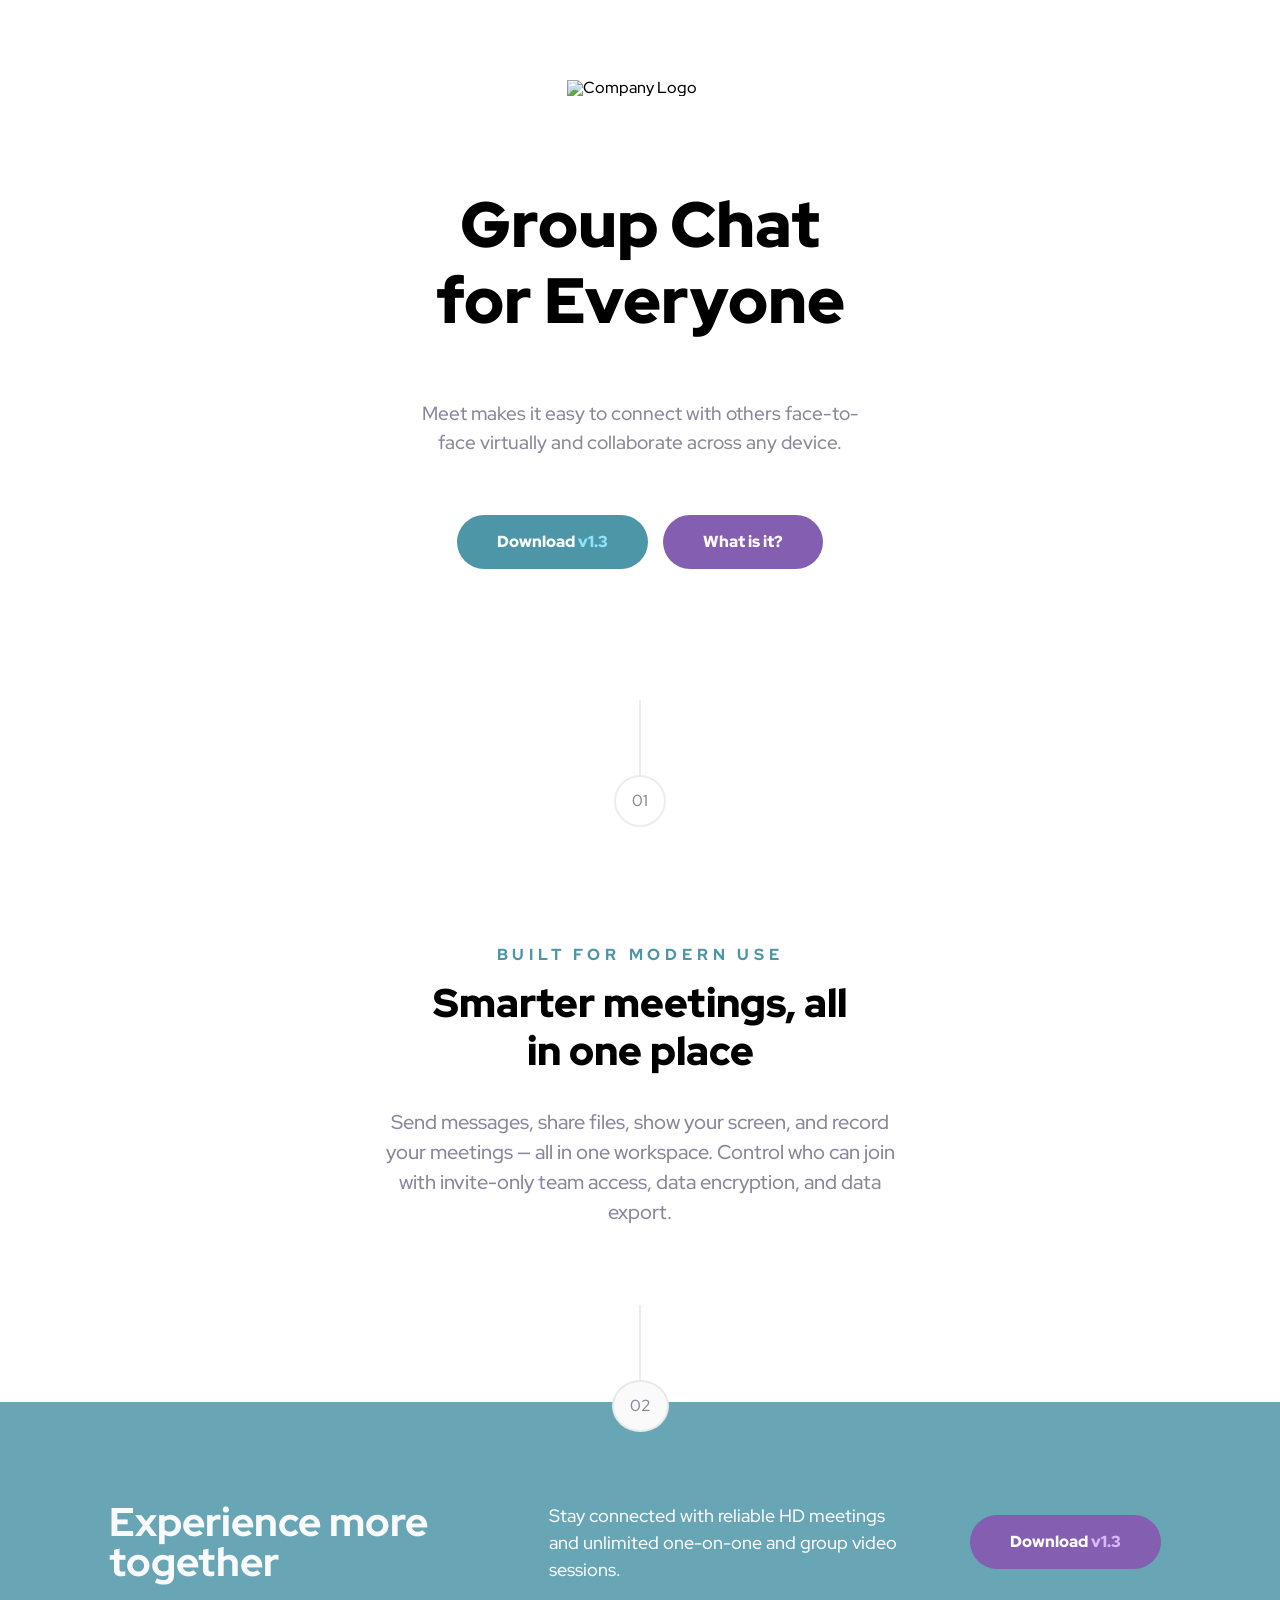
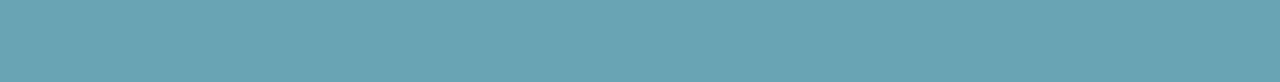
==== index.html @ 4c75285e "Moved files into main folder so that they can be viewed properly on GitHub Live page" ====
<!doctype html>
<html lang="en">
  <head>
    <meta charset="UTF-8" />
    <meta name="viewport" content="width=device-width, initial-scale=1.0" />

    <link
      rel="icon"
      type="image/png"
      sizes="32x32"
      href="./assets/favicon-32x32.png"
    />
    <link rel="stylesheet" href="reset.css" />
    <link rel="stylesheet" href="app.css" />
    <title>Frontend Mentor | Meet landing page</title>
  </head>
  <body>
    <img class="logo" src="assets/logo.svg" alt="Company Logo" />
    <div class="beginning">
      <div class="text-content">
        <h1>Group Chat for Everyone</h1>
        <p>
          Meet makes it easy to connect with others face-to-face virtually and
          collaborate across any device.
        </p>
        <div class="buttons">
          <a href="#download" class="download1">Download <span>v1.3</span></a>
          <a href="#pagebreak" class="explination">What is it?</a>
        </div>
      </div>
      <img class="hero-left" src="assets/desktop/image-hero-left.png" alt="" />
      <img
        class="hero-right"
        src="assets/desktop/image-hero-right.png"
        alt=""
      />
      <img class="hero-small" src="assets/tablet/image-hero.png" alt="" />
    </div>
    <div class="line1" id="pagebreak"></div>
    <div class="pagebreak-1">01</div>
    <div class="pagebreak-images">
      <img src="assets/desktop/image-woman-in-videocall.jpg" alt="" />
      <img src="assets/desktop/image-women-videochatting.jpg" alt="" />
      <img src="assets/desktop/image-men-in-meeting.jpg" alt="" />
      <img src="assets/desktop/image-man-texting.jpg" alt="" />
    </div>
    <div class="whatisit">
      <h2>Built for modern use</h2>
      <h3>Smarter meetings, all in one place</h3>
      <p>
        Send messages, share files, show your screen, and record your meetings —
        all in one workspace. Control who can join with invite-only team access,
        data encryption, and data export.
      </p>
    </div>
    <div class="line2"></div>
    <div class="pagebreak-2">02</div>
    <footer class="ending">
      <h2>Experience more together</h2>
      <p>
        Stay connected with reliable HD meetings and unlimited one-on-one and
        group video sessions.
      </p>
      <span class="download2" id="download">Download <span>v1.3</span></span>
    </footer>
  </body>
</html>
---- app.css ----
@import url("https://fonts.googleapis.com/css2?family=Red+Hat+Display:ital,wght@0,300..900;1,300..900&display=swap");

:root {
  /* Primary */

  --Cyan-600: hsl(192, 37%, 48%);
  --Purple-600: hsl(268, 34%, 53%);

  /* Secondary */

  --Cyan-300: hsl(192, 90%, 77%);
  --Purple-300: hsl(268, 100%, 86%);

  /* Nuetral */

  --Slate-900: hsl(240, 21%, 20%);
  --Slate-600: hsl(240, 10%, 57%);
  --White: hsl(0, 0%, 98%);
}

* {
  box-sizing: border-box;
}

body {
  font-family: "Red Hat Display", sans-serif;
  display: flex;
  flex-direction: column;
  justify-content: center;
  align-items: center;
  min-height: 100vh;
  font-weight: 500;
}

.beginning {
  display: grid;
  grid-template-columns:
    minmax(0, 1fr)
    minmax(420px, 500px)
    minmax(0, 1fr);
  width: 100%;
  min-height: 500px;
  max-width: 1440px;
  overflow: hidden;
  margin-bottom: 4.5rem;
  margin-top: 2rem;
}

.hero-right {
  justify-self: end;
  align-self: center;
  grid-column: 3;
  transform: translateX(2rem);
}

.hero-left {
  justify-self: start;
  align-self: center;
  grid-column: 1;
  transform: translateX(-2rem);
}

.hero-small {
  display: none;
}

.logo {
  margin-top: 5rem;
  margin-right: 1rem;
}

.text-content {
  display: flex;
  flex-direction: column;
  justify-content: space-evenly;
  align-items: center;
  grid-column: 2;
  grid-row: 1/2;
}

.text-content h1 {
  text-align: center;
  font-size: clamp(3.2rem, 5vw, 4.375rem);
  max-width: 450px;
  font-weight: 900;
  line-height: 1.2;
}

.text-content p {
  text-align: center;
  color: var(--Slate-600);
  font-size: clamp(1rem, 1.5vw, 1.25rem);
  line-height: 1.5;
  max-width: 460px;
}

.download1 {
  border-radius: 80px;
  padding: 1.2rem 2.5rem;
  background-color: var(--Cyan-600);
  color: var(--White);
  font-weight: 900;
}

.download1 span {
  color: var(--Cyan-300);
}

.explination {
  border-radius: 80px;
  padding: 1.2rem 2.5rem;
  background-color: var(--Purple-600);
  color: var(--White);
  font-weight: 900;
}

.buttons {
  width: 100%;
  max-width: 380px;
  display: flex;
  justify-content: space-around;
}

.pagebreak-1 {
  padding: 1rem;
  border-radius: 100%;
  border: 2px solid hsl(240 10% 57% / 0.15);
  color: var(--Slate-600);
}

.pagebreak-images {
  display: grid;
  grid-template-columns: repeat(4, 1fr);
  gap: 2rem;
  padding-top: 3.5rem;
}

.pagebreak-images img {
  width: 100%;
  max-width: 250px;
  height: auto;
  border-radius: 10px;
}

.pagebreak-2 {
  grid-column: 2;
  padding: 1rem;
  border-radius: 100%;
  border: 2px solid hsl(240 10% 57% / 0.15);
  color: var(--Slate-600);
  background-color: var(--White);
  position: relative;
  top: 30px;
}

.download2 {
  border-radius: 80px;
  padding: 1.2rem 2.5rem;
  background-color: var(--Purple-600);
  color: var(--White);
  font-weight: 900;
  grid-column: 3;
  justify-self: start;
  align-self: center;
  margin-left: 3.5rem;
  white-space: nowrap;
}

.download2 span {
  color: var(--Purple-300);
}

.line2 {
  border: 1px solid hsl(240 10% 57% / 0.15);
  height: 75px;
  position: relative;
  top: 30px;
}

.line1 {
  border: 1px solid hsl(240 10% 57% / 0.15);
  height: 75px;
}

.whatisit {
  display: flex;
  flex-direction: column;
  justify-content: center;
  align-items: center;
  padding: 4rem 0 3rem 0;
  width: 100%;
  max-width: 1440px;
  gap: 1rem;
}

.whatisit h2 {
  color: var(--Cyan-600);
  text-transform: uppercase;
  letter-spacing: 0.3rem;
  font-weight: 800;
}

.whatisit h3 {
  max-width: 450px;
  text-align: center;
  font-size: 2.5rem;
  font-weight: 900;
  line-height: 1.2;
}

.whatisit p {
  width: 100%;
  max-width: 600px;
  padding-inline: 2rem;
  text-align: center;
  font-size: 1.25rem;
  line-height: 1.5;
  color: var(--Slate-600);
  padding-top: 1rem;
}

.ending {
  display: grid;
  grid-template-columns: 1.5fr 1fr 1fr;
  width: 100%;
  min-height: 280px;
  max-width: 1440px;
  background-image:
    linear-gradient(hsl(192 37% 48% / 0.85), hsl(192 37% 48% / 0.85)),
    url(assets/desktop/image-footer.jpg);
  background-repeat: no-repeat;
  background-size: cover;
  background-position: center 100%;
}

.ending p {
  color: var(--White);
  font-size: clamp(1rem, 1.5vw, 1.125rem);
  line-height: 1.5;
  grid-column: 2;
  align-self: center;
}

.ending h2 {
  max-width: 440px;
  align-self: center;
  justify-self: end;
  grid-column: 1;
  color: var(--White);
  font-size: clamp(1rem, 4vw, 2.5rem);
  font-weight: 800;
}

.download1,
.explination {
  text-decoration: none;
}

@media (max-width: 1230px) {
  .beginning {
    grid-template-columns: 1fr;
    grid-template-rows: auto auto;
  }

  .text-content {
    padding-top: 3rem;
    max-width: 500px;
    width: 100%;
    justify-self: center;
    grid-column: 1;
    grid-row: 2;
    gap: 1.5rem;
  }

  .text-content h1 {
    font-size: clamp(2.5rem, 5vw, 4rem);
    max-width: 450px;
  }

  .text-content p {
    max-width: 500px;
    font-size: 1.125rem;
    padding-bottom: 1rem;
  }

  .whatisit h3 {
    font-size: 2rem;
  }

  .whatisit p {
    font-size: 1.125rem;
  }

  .hero-left,
  .hero-right {
    display: none;
  }

  .hero-small {
    width: 110%;
    max-width: none;
    justify-self: center;
    height: auto;
    display: block;
    grid-column: 1;
    grid-row: 1;
  }
  .pagebreak-images {
    gap: 1rem;
    padding-inline: 2rem;
  }
}

@media (max-width: 1100px) {
  .ending {
    padding-inline: 2rem;
  }
}

@media (max-width: 780px) {
  .pagebreak-images {
    grid-template-columns: repeat(2, 1fr);
    gap: 2rem;
  }

  .ending {
    display: grid;
    min-height: 350px;
    grid-template-columns: 1fr;
    grid-template-rows: auto auto auto;
    align-content: start;
    padding-block: 3rem;
    gap: 2rem;
    background-image:
      linear-gradient(hsl(192 37% 48% / 0.85), hsl(192 37% 48% / 0.85)),
      url(assets/tablet/image-footer.jpg);
    background-repeat: no-repeat;
    background-size: cover;
    background-position: center 50%;
  }

  .ending h2 {
    text-align: center;
    justify-self: center;
    width: 300px;
    padding-top: 1rem;
    grid-column: 1;
    grid-row: 1;
  }

  .ending p {
    align-self: start;
    text-align: center;
    grid-column: 1;
    grid-row: 2;
  }

  .download2 {
    margin-right: 3rem;
    align-self: start;
    justify-self: center;
    grid-column: 1;
    grid-row: 3;
  }
}

@media (max-width: 593px) {
  .ending h2 {
    font-size: 2rem;
  }

  .text-content p {
    font-size: 1.0625rem;
    padding-inline: 1rem;
  }

  .whatisit h3 {
    font-size: 1.75rem;
  }

  .whatisit p {
    font-size: 1rem;
    padding-inline: 2rem;
  }

  .buttons {
    gap: 1rem;
    display: flex;
    flex-direction: column;
    justify-content: space-around;
    align-items: center;
  }

  .explination {
    padding-inline: 1.7rem;
  }
}
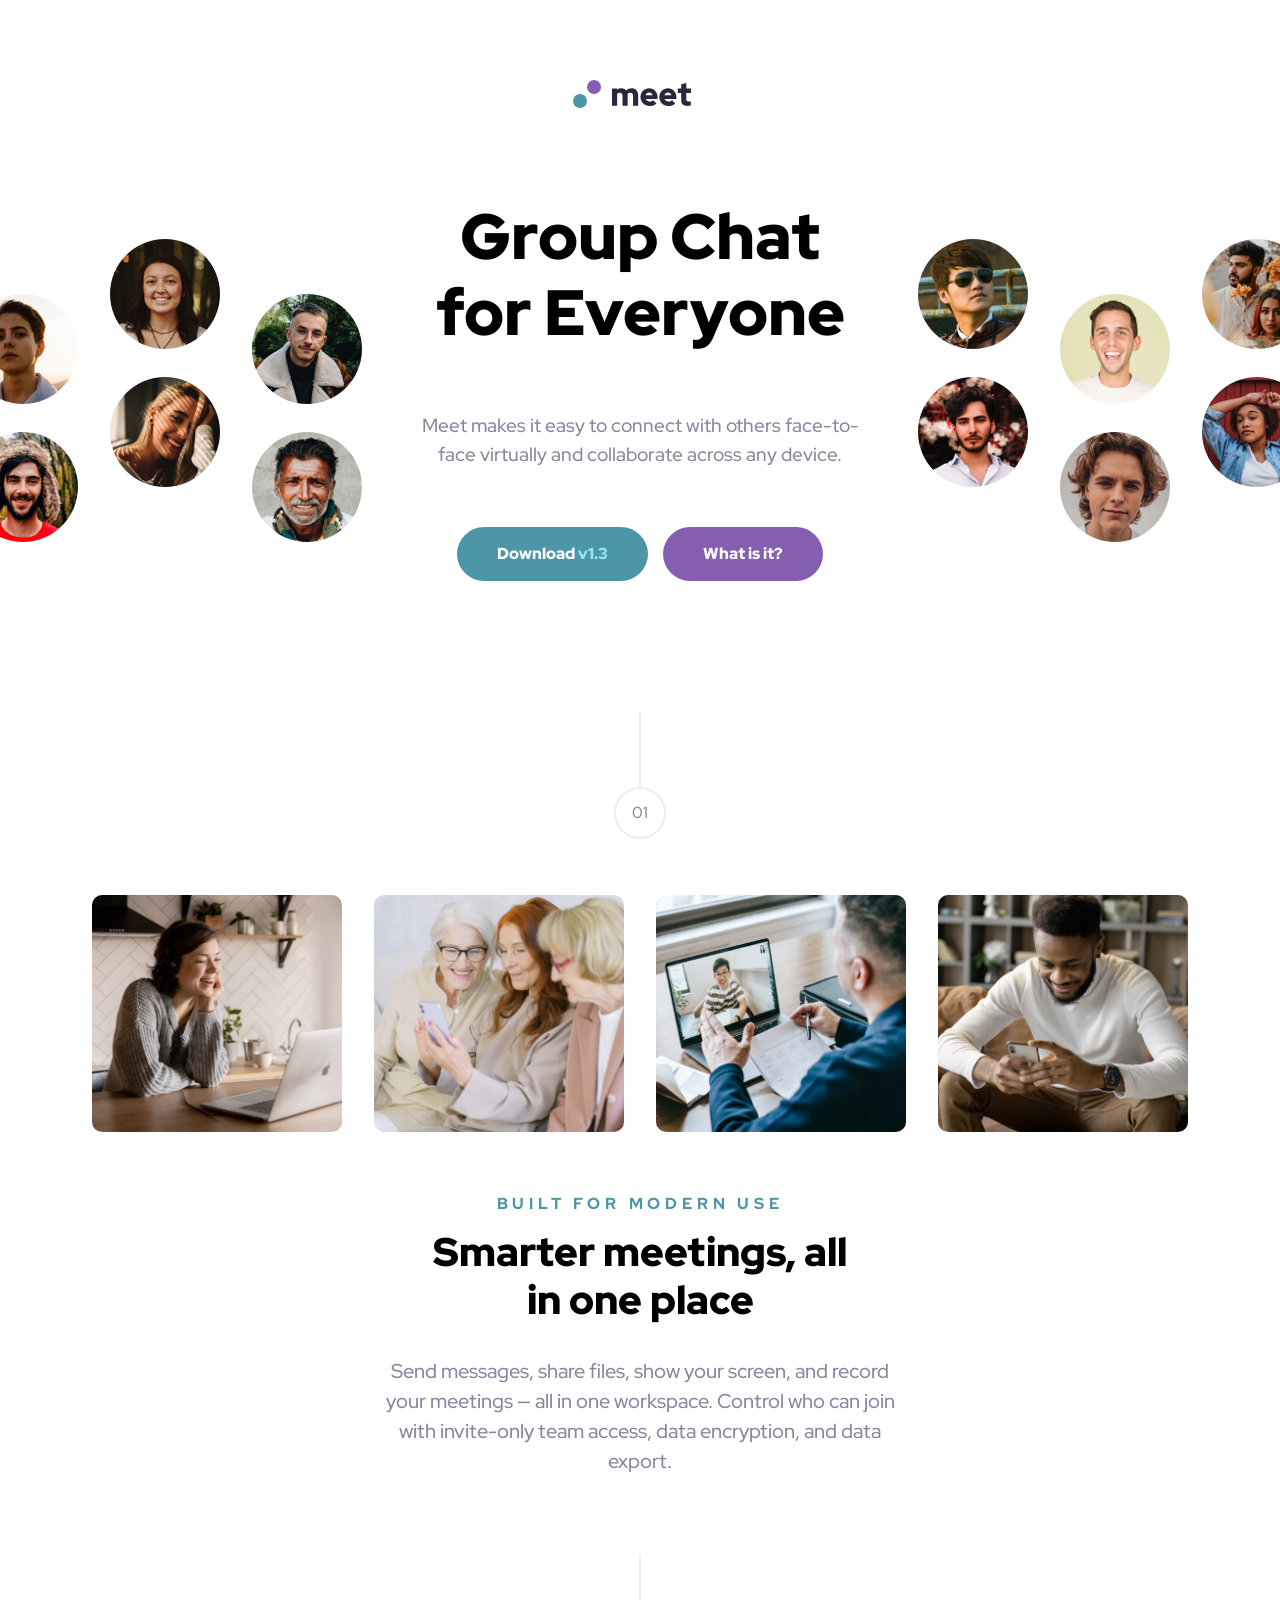
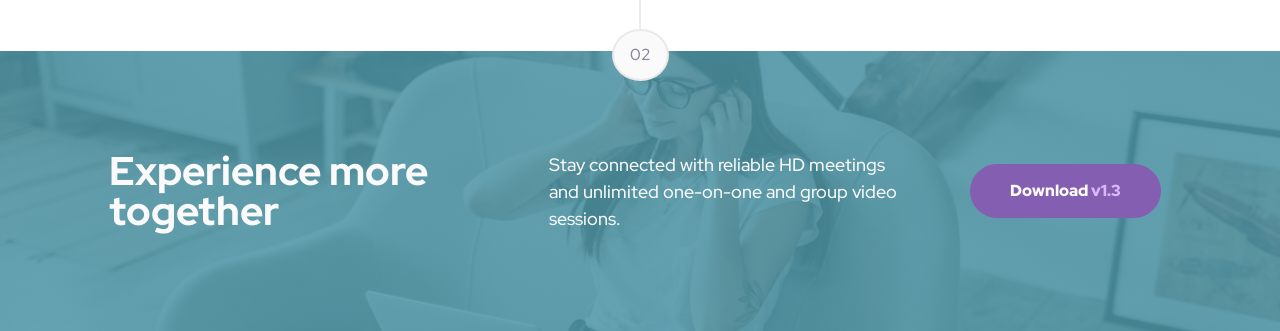
==== commit 9cc3c936: "Fixed Image paths so that they properly show up within the HTML & CSS" ====
--- a/index.html
+++ b/index.html
@@ -15,7 +15,7 @@
     <title>Frontend Mentor | Meet landing page</title>
   </head>
   <body>
-    <img class="logo" src="assets/logo.svg" alt="Company Logo" />
+    <img class="logo" src="starter-code/assets/logo.svg" alt="Company Logo" />
     <div class="beginning">
       <div class="text-content">
         <h1>Group Chat for Everyone</h1>
@@ -28,10 +28,14 @@
           <a href="#pagebreak" class="explination">What is it?</a>
         </div>
       </div>
-      <img class="hero-left" src="assets/desktop/image-hero-left.png" alt="" />
+      <img
+        class="hero-left"
+        src="starter-code/assets/desktop/image-hero-left.png"
+        alt=""
+      />
       <img
         class="hero-right"
-        src="assets/desktop/image-hero-right.png"
+        src="starter-code/assets/desktop/image-hero-right.png"
         alt=""
       />
       <img class="hero-small" src="assets/tablet/image-hero.png" alt="" />
@@ -39,10 +43,16 @@
     <div class="line1" id="pagebreak"></div>
     <div class="pagebreak-1">01</div>
     <div class="pagebreak-images">
-      <img src="assets/desktop/image-woman-in-videocall.jpg" alt="" />
-      <img src="assets/desktop/image-women-videochatting.jpg" alt="" />
-      <img src="assets/desktop/image-men-in-meeting.jpg" alt="" />
-      <img src="assets/desktop/image-man-texting.jpg" alt="" />
+      <img
+        src="starter-code/assets/desktop/image-woman-in-videocall.jpg"
+        alt=""
+      />
+      <img
+        src="starter-code/assets/desktop/image-women-videochatting.jpg"
+        alt=""
+      />
+      <img src="starter-code/assets/desktop/image-men-in-meeting.jpg" alt="" />
+      <img src="starter-code/assets/desktop/image-man-texting.jpg" alt="" />
     </div>
     <div class="whatisit">
       <h2>Built for modern use</h2>
--- a/app.css
+++ b/app.css
@@ -227,7 +227,7 @@
   max-width: 1440px;
   background-image:
     linear-gradient(hsl(192 37% 48% / 0.85), hsl(192 37% 48% / 0.85)),
-    url(assets/desktop/image-footer.jpg);
+    url(starter-code/assets/desktop/image-footer.jpg);
   background-repeat: no-repeat;
   background-size: cover;
   background-position: center 100%;
@@ -333,7 +333,7 @@
     gap: 2rem;
     background-image:
       linear-gradient(hsl(192 37% 48% / 0.85), hsl(192 37% 48% / 0.85)),
-      url(assets/tablet/image-footer.jpg);
+      url(starter-code/assets/tablet/image-footer.jpg);
     background-repeat: no-repeat;
     background-size: cover;
     background-position: center 50%;
